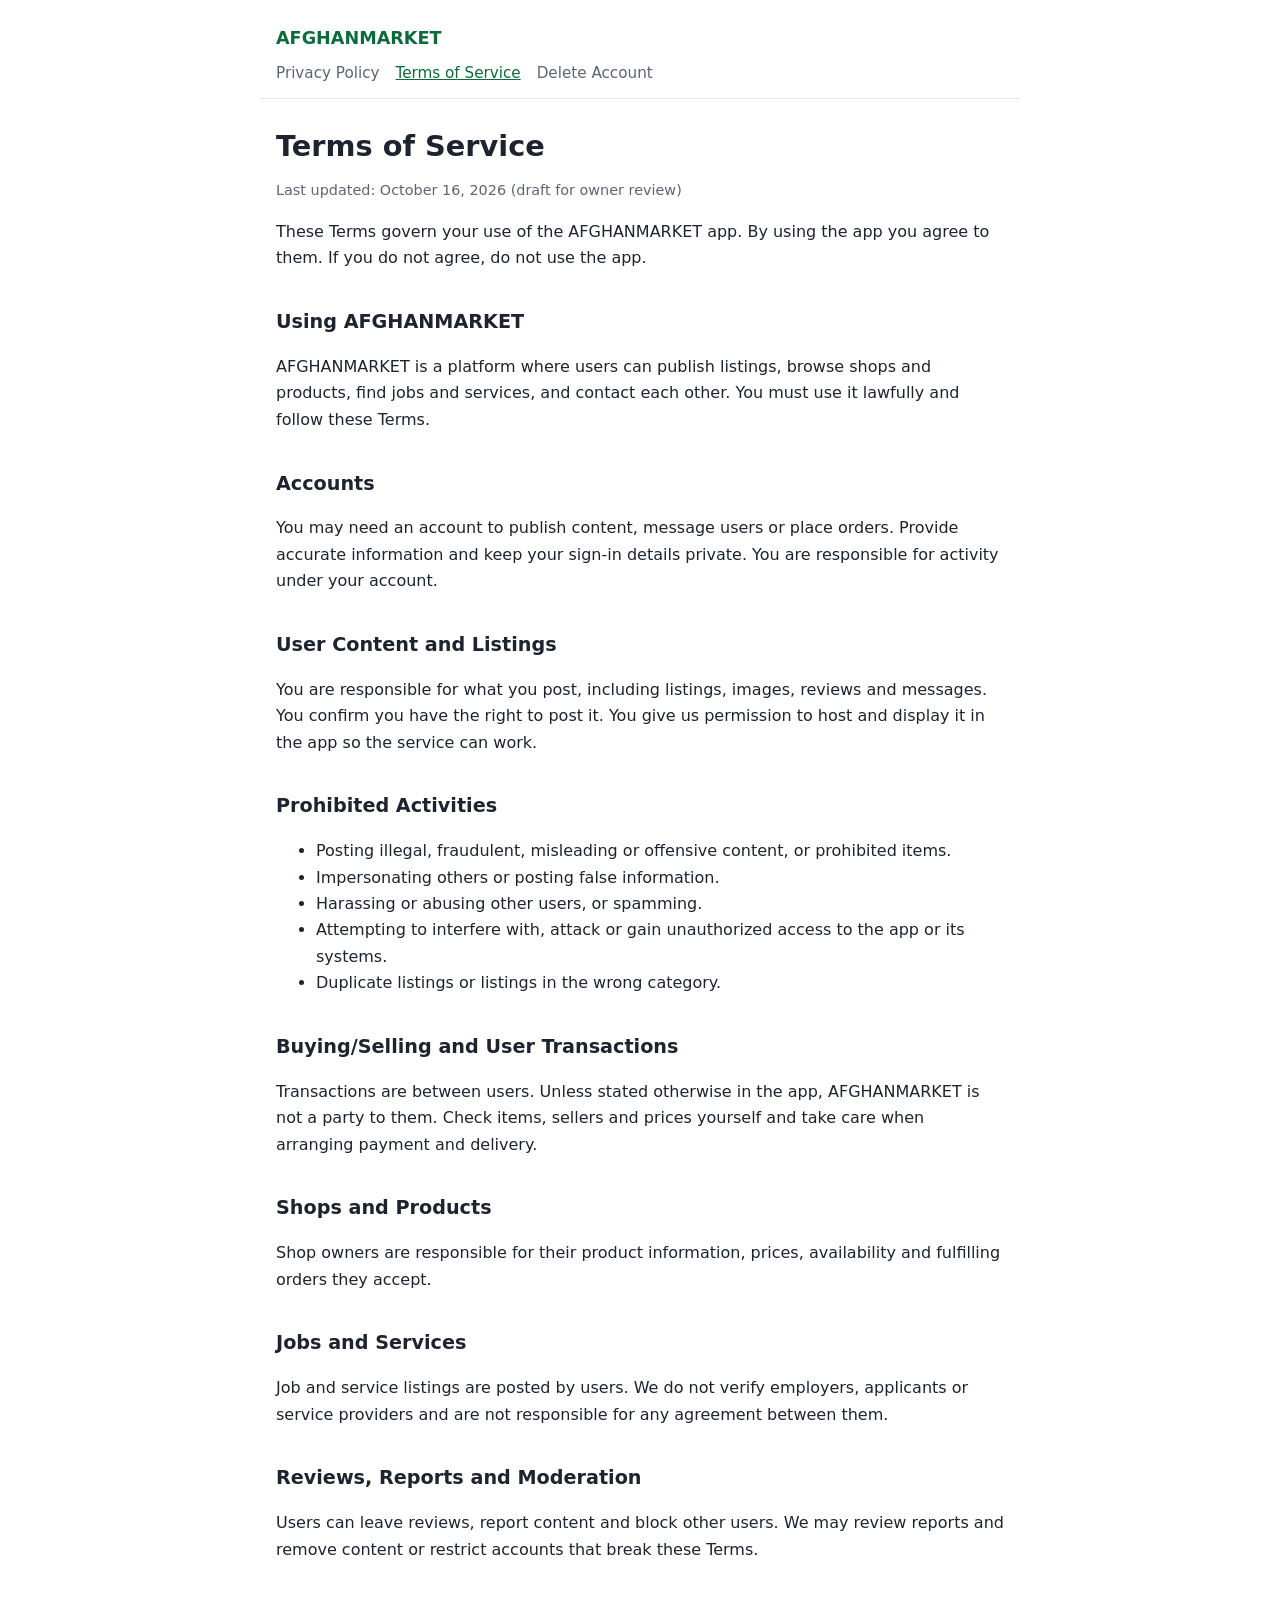
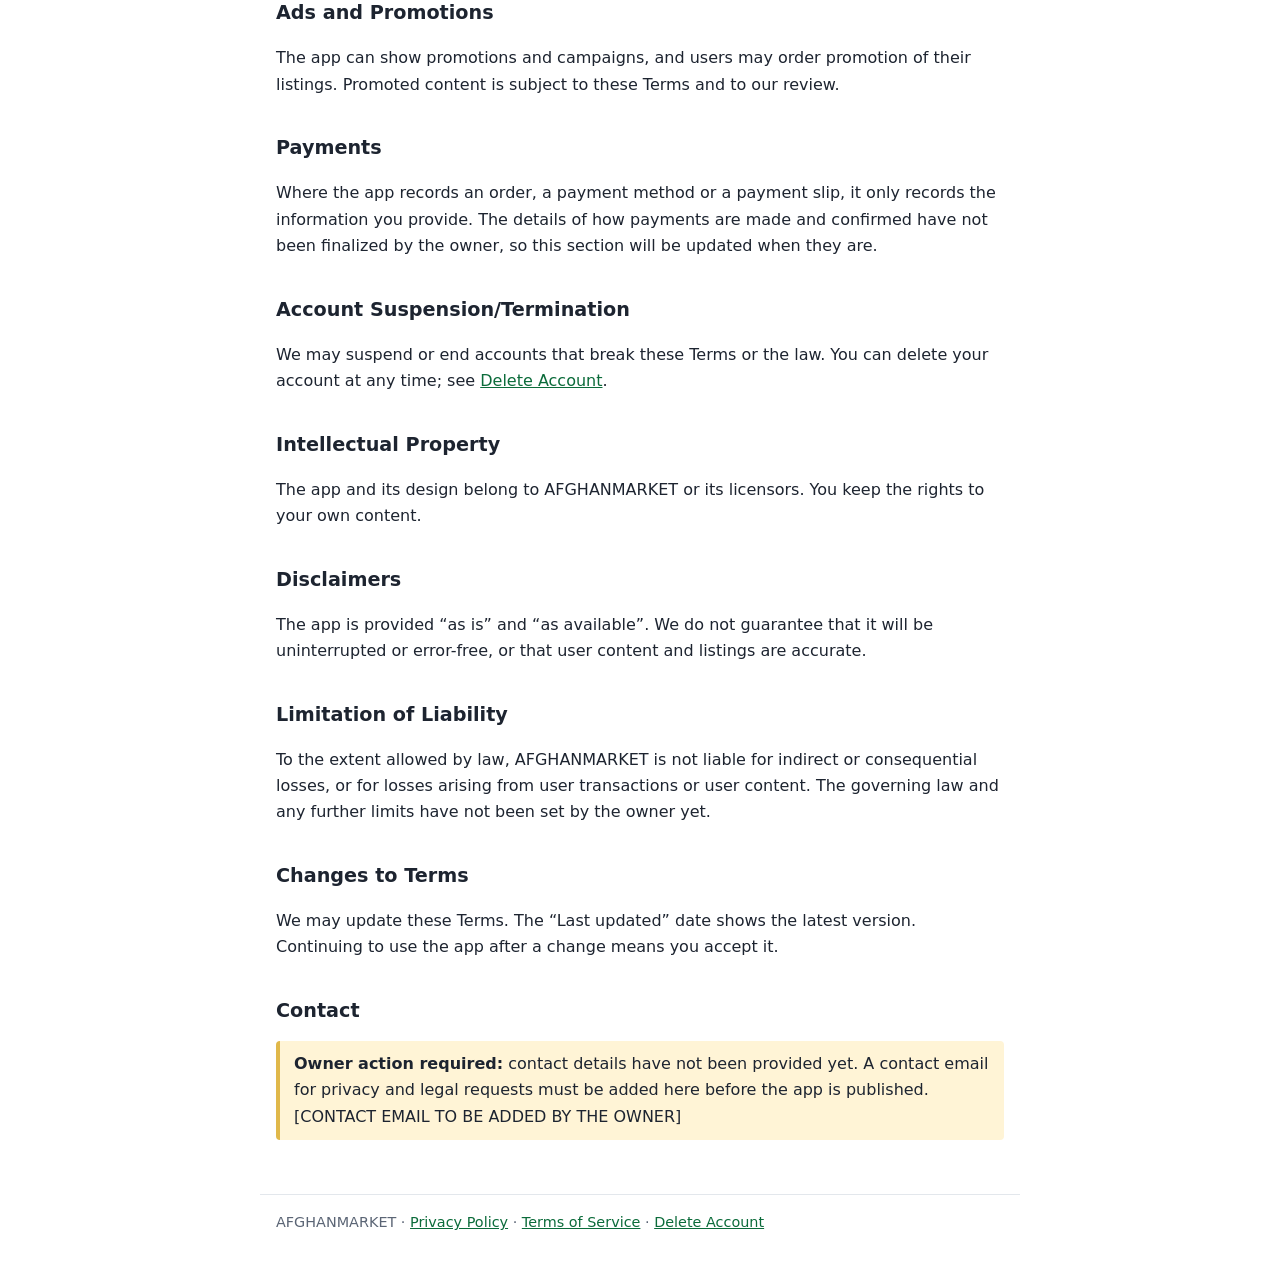
==== index.html @ 2f541eb8 "Add files via upload" ====
<!doctype html>
<html lang="en">
<head>
<meta charset="utf-8">
<meta name="viewport" content="width=device-width, initial-scale=1">
<title>Terms of Service – AFGHANMARKET</title>
<meta name="description" content="Terms of Service for the AFGHANMARKET app.">
<link rel="stylesheet" href="../styles.css">
</head>
<body>
<header><a class="brand" href="../">AFGHANMARKET</a><nav><a href="../privacy/">Privacy Policy</a><a href="../terms/" aria-current="page">Terms of Service</a><a href="../delete-account/">Delete Account</a></nav></header>
<main>
<h1>Terms of Service</h1>
<p class="meta">Last updated: October 16, 2026 (draft for owner review)</p>
<p>These Terms govern your use of the AFGHANMARKET app. By using the app you agree to them. If you do not agree, do not use the app.</p>

<h2>Using AFGHANMARKET</h2>
<p>AFGHANMARKET is a platform where users can publish listings, browse shops and products, find jobs and services, and contact each other. You must use it lawfully and follow these Terms.</p>

<h2>Accounts</h2>
<p>You may need an account to publish content, message users or place orders. Provide accurate information and keep your sign-in details private. You are responsible for activity under your account.</p>

<h2>User Content and Listings</h2>
<p>You are responsible for what you post, including listings, images, reviews and messages. You confirm you have the right to post it. You give us permission to host and display it in the app so the service can work.</p>

<h2>Prohibited Activities</h2>
<ul>
<li>Posting illegal, fraudulent, misleading or offensive content, or prohibited items.</li>
<li>Impersonating others or posting false information.</li>
<li>Harassing or abusing other users, or spamming.</li>
<li>Attempting to interfere with, attack or gain unauthorized access to the app or its systems.</li>
<li>Duplicate listings or listings in the wrong category.</li>
</ul>

<h2>Buying/Selling and User Transactions</h2>
<p>Transactions are between users. Unless stated otherwise in the app, AFGHANMARKET is not a party to them. Check items, sellers and prices yourself and take care when arranging payment and delivery.</p>

<h2>Shops and Products</h2>
<p>Shop owners are responsible for their product information, prices, availability and fulfilling orders they accept.</p>

<h2>Jobs and Services</h2>
<p>Job and service listings are posted by users. We do not verify employers, applicants or service providers and are not responsible for any agreement between them.</p>

<h2>Reviews, Reports and Moderation</h2>
<p>Users can leave reviews, report content and block other users. We may review reports and remove content or restrict accounts that break these Terms.</p>

<h2>Ads and Promotions</h2>
<p>The app can show promotions and campaigns, and users may order promotion of their listings. Promoted content is subject to these Terms and to our review.</p>

<h2>Payments</h2>
<p>Where the app records an order, a payment method or a payment slip, it only records the information you provide. The details of how payments are made and confirmed have not been finalized by the owner, so this section will be updated when they are.</p>

<h2>Account Suspension/Termination</h2>
<p>We may suspend or end accounts that break these Terms or the law. You can delete your account at any time; see <a href="../delete-account/">Delete Account</a>.</p>

<h2>Intellectual Property</h2>
<p>The app and its design belong to AFGHANMARKET or its licensors. You keep the rights to your own content.</p>

<h2>Disclaimers</h2>
<p>The app is provided &ldquo;as is&rdquo; and &ldquo;as available&rdquo;. We do not guarantee that it will be uninterrupted or error-free, or that user content and listings are accurate.</p>

<h2>Limitation of Liability</h2>
<p>To the extent allowed by law, AFGHANMARKET is not liable for indirect or consequential losses, or for losses arising from user transactions or user content. The governing law and any further limits have not been set by the owner yet.</p>

<h2>Changes to Terms</h2>
<p>We may update these Terms. The &ldquo;Last updated&rdquo; date shows the latest version. Continuing to use the app after a change means you accept it.</p>

<h2>Contact</h2>
<p class="todo"><strong>Owner action required:</strong> contact details have not been provided yet. A contact email for privacy and legal requests must be added here before the app is published. [CONTACT EMAIL TO BE ADDED BY THE OWNER]</p>
</main>
<footer>AFGHANMARKET &middot; <a href="../privacy/">Privacy Policy</a> &middot; <a href="../terms/">Terms of Service</a> &middot; <a href="../delete-account/">Delete Account</a></footer>
</body>
</html>
---- styles.css ----
:root{--bg:#fff;--fg:#1d2430;--muted:#5b6575;--accent:#0b6b3a;--line:#e3e7ec;--todo:#fff4d6;--todo-line:#e0b84a}
@media (prefers-color-scheme:dark){:root{--bg:#12161c;--fg:#e8ecf1;--muted:#9aa5b4;--accent:#5fd08f;--line:#2a313b;--todo:#3a3118;--todo-line:#a8842b}}
*{box-sizing:border-box}
body{margin:0;background:var(--bg);color:var(--fg);font:16px/1.65 system-ui,-apple-system,"Segoe UI",Roboto,sans-serif}
header,main,footer{max-width:760px;margin:0 auto;padding:0 16px}
header{padding-top:24px;padding-bottom:12px;border-bottom:1px solid var(--line)}
header a.brand{font-weight:700;font-size:1.1rem;color:var(--accent);text-decoration:none}
nav{margin-top:8px;display:flex;flex-wrap:wrap;gap:4px 16px;font-size:.95rem}
nav a{color:var(--muted);text-decoration:none}nav a:hover,nav a[aria-current]{color:var(--accent);text-decoration:underline}
main{padding-top:24px;padding-bottom:40px}
h1{font-size:1.8rem;line-height:1.25;margin:.2em 0 .3em}
h2{font-size:1.2rem;margin:1.8em 0 .4em}
p,li{overflow-wrap:anywhere}
a{color:var(--accent)}
.meta{color:var(--muted);font-size:.9rem}
.todo{background:var(--todo);border-left:4px solid var(--todo-line);padding:10px 14px;margin:14px 0;border-radius:4px}
.cards{display:grid;gap:12px;margin-top:20px}
.cards a{display:block;border:1px solid var(--line);border-radius:10px;padding:16px;text-decoration:none;color:var(--fg)}
.cards a strong{display:block;color:var(--accent)}
footer{border-top:1px solid var(--line);padding-top:16px;padding-bottom:32px;color:var(--muted);font-size:.9rem}
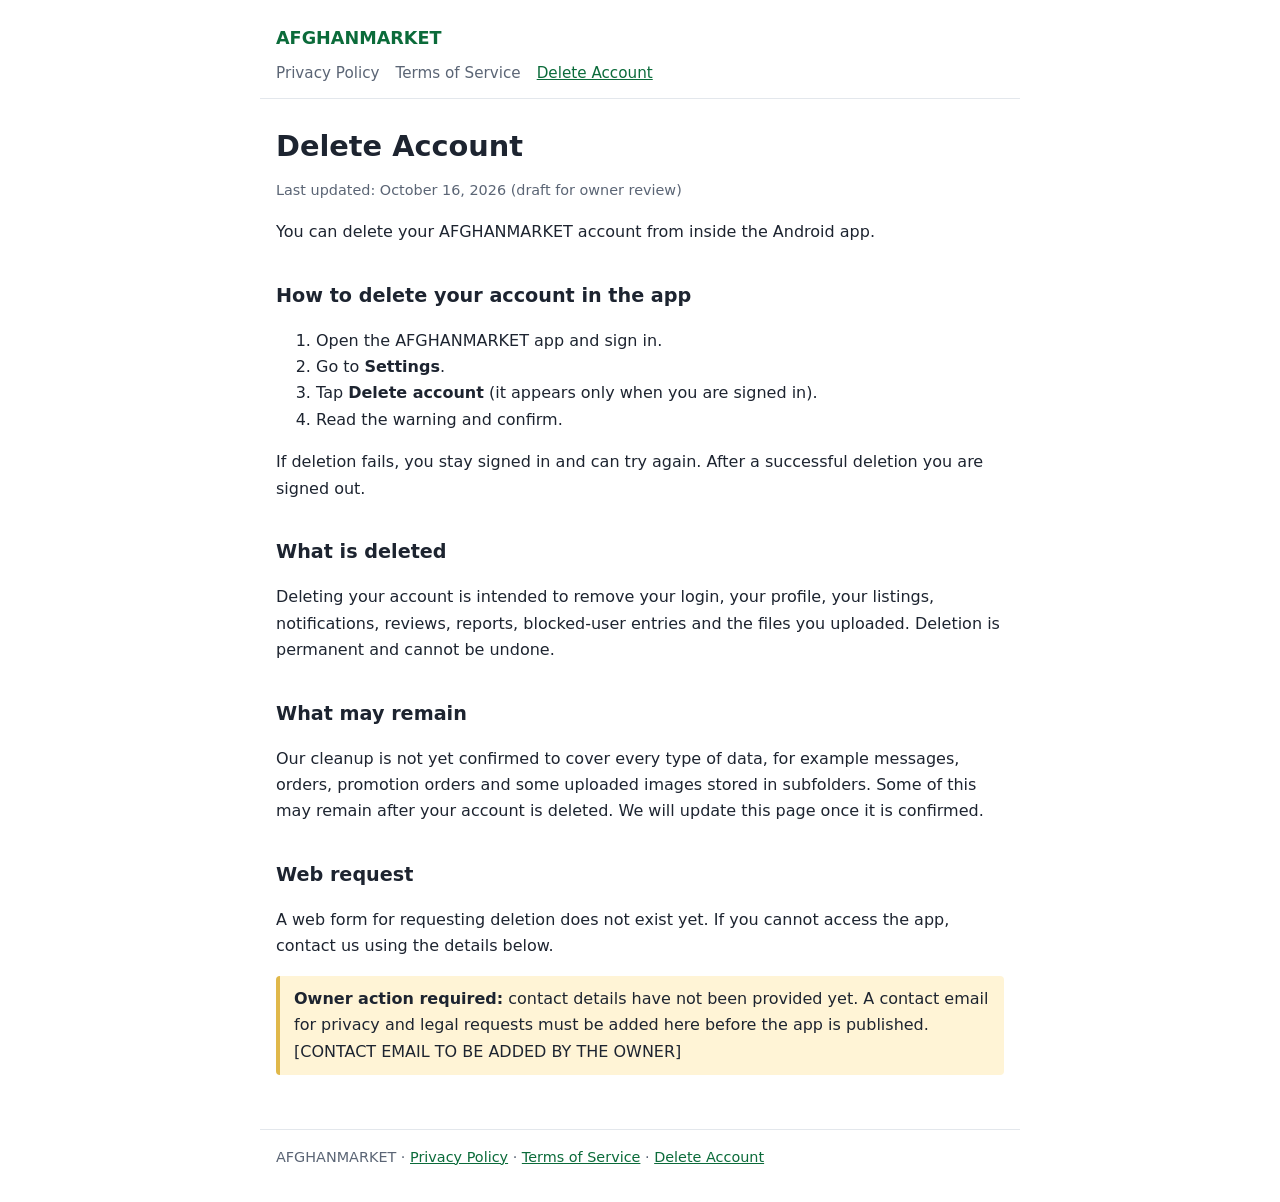
==== commit 83a35e0e: "Add files via upload" ====
--- a/index.html
+++ b/index.html
@@ -3,69 +3,34 @@
 <head>
 <meta charset="utf-8">
 <meta name="viewport" content="width=device-width, initial-scale=1">
-<title>Terms of Service – AFGHANMARKET</title>
-<meta name="description" content="Terms of Service for the AFGHANMARKET app.">
+<title>Delete Account – AFGHANMARKET</title>
+<meta name="description" content="Delete Account for the AFGHANMARKET app.">
 <link rel="stylesheet" href="../styles.css">
 </head>
 <body>
-<header><a class="brand" href="../">AFGHANMARKET</a><nav><a href="../privacy/">Privacy Policy</a><a href="../terms/" aria-current="page">Terms of Service</a><a href="../delete-account/">Delete Account</a></nav></header>
+<header><a class="brand" href="../">AFGHANMARKET</a><nav><a href="../privacy/">Privacy Policy</a><a href="../terms/">Terms of Service</a><a href="../delete-account/" aria-current="page">Delete Account</a></nav></header>
 <main>
-<h1>Terms of Service</h1>
+<h1>Delete Account</h1>
 <p class="meta">Last updated: October 16, 2026 (draft for owner review)</p>
-<p>These Terms govern your use of the AFGHANMARKET app. By using the app you agree to them. If you do not agree, do not use the app.</p>
+<p>You can delete your AFGHANMARKET account from inside the Android app.</p>
 
-<h2>Using AFGHANMARKET</h2>
-<p>AFGHANMARKET is a platform where users can publish listings, browse shops and products, find jobs and services, and contact each other. You must use it lawfully and follow these Terms.</p>
+<h2>How to delete your account in the app</h2>
+<ol>
+<li>Open the AFGHANMARKET app and sign in.</li>
+<li>Go to <strong>Settings</strong>.</li>
+<li>Tap <strong>Delete account</strong> (it appears only when you are signed in).</li>
+<li>Read the warning and confirm.</li>
+</ol>
+<p>If deletion fails, you stay signed in and can try again. After a successful deletion you are signed out.</p>
 
-<h2>Accounts</h2>
-<p>You may need an account to publish content, message users or place orders. Provide accurate information and keep your sign-in details private. You are responsible for activity under your account.</p>
+<h2>What is deleted</h2>
+<p>Deleting your account is intended to remove your login, your profile, your listings, notifications, reviews, reports, blocked-user entries and the files you uploaded. Deletion is permanent and cannot be undone.</p>
 
-<h2>User Content and Listings</h2>
-<p>You are responsible for what you post, including listings, images, reviews and messages. You confirm you have the right to post it. You give us permission to host and display it in the app so the service can work.</p>
+<h2>What may remain</h2>
+<p>Our cleanup is not yet confirmed to cover every type of data, for example messages, orders, promotion orders and some uploaded images stored in subfolders. Some of this may remain after your account is deleted. We will update this page once it is confirmed.</p>
 
-<h2>Prohibited Activities</h2>
-<ul>
-<li>Posting illegal, fraudulent, misleading or offensive content, or prohibited items.</li>
-<li>Impersonating others or posting false information.</li>
-<li>Harassing or abusing other users, or spamming.</li>
-<li>Attempting to interfere with, attack or gain unauthorized access to the app or its systems.</li>
-<li>Duplicate listings or listings in the wrong category.</li>
-</ul>
-
-<h2>Buying/Selling and User Transactions</h2>
-<p>Transactions are between users. Unless stated otherwise in the app, AFGHANMARKET is not a party to them. Check items, sellers and prices yourself and take care when arranging payment and delivery.</p>
-
-<h2>Shops and Products</h2>
-<p>Shop owners are responsible for their product information, prices, availability and fulfilling orders they accept.</p>
-
-<h2>Jobs and Services</h2>
-<p>Job and service listings are posted by users. We do not verify employers, applicants or service providers and are not responsible for any agreement between them.</p>
-
-<h2>Reviews, Reports and Moderation</h2>
-<p>Users can leave reviews, report content and block other users. We may review reports and remove content or restrict accounts that break these Terms.</p>
-
-<h2>Ads and Promotions</h2>
-<p>The app can show promotions and campaigns, and users may order promotion of their listings. Promoted content is subject to these Terms and to our review.</p>
-
-<h2>Payments</h2>
-<p>Where the app records an order, a payment method or a payment slip, it only records the information you provide. The details of how payments are made and confirmed have not been finalized by the owner, so this section will be updated when they are.</p>
-
-<h2>Account Suspension/Termination</h2>
-<p>We may suspend or end accounts that break these Terms or the law. You can delete your account at any time; see <a href="../delete-account/">Delete Account</a>.</p>
-
-<h2>Intellectual Property</h2>
-<p>The app and its design belong to AFGHANMARKET or its licensors. You keep the rights to your own content.</p>
-
-<h2>Disclaimers</h2>
-<p>The app is provided &ldquo;as is&rdquo; and &ldquo;as available&rdquo;. We do not guarantee that it will be uninterrupted or error-free, or that user content and listings are accurate.</p>
-
-<h2>Limitation of Liability</h2>
-<p>To the extent allowed by law, AFGHANMARKET is not liable for indirect or consequential losses, or for losses arising from user transactions or user content. The governing law and any further limits have not been set by the owner yet.</p>
-
-<h2>Changes to Terms</h2>
-<p>We may update these Terms. The &ldquo;Last updated&rdquo; date shows the latest version. Continuing to use the app after a change means you accept it.</p>
-
-<h2>Contact</h2>
+<h2>Web request</h2>
+<p>A web form for requesting deletion does not exist yet. If you cannot access the app, contact us using the details below.</p>
 <p class="todo"><strong>Owner action required:</strong> contact details have not been provided yet. A contact email for privacy and legal requests must be added here before the app is published. [CONTACT EMAIL TO BE ADDED BY THE OWNER]</p>
 </main>
 <footer>AFGHANMARKET &middot; <a href="../privacy/">Privacy Policy</a> &middot; <a href="../terms/">Terms of Service</a> &middot; <a href="../delete-account/">Delete Account</a></footer>
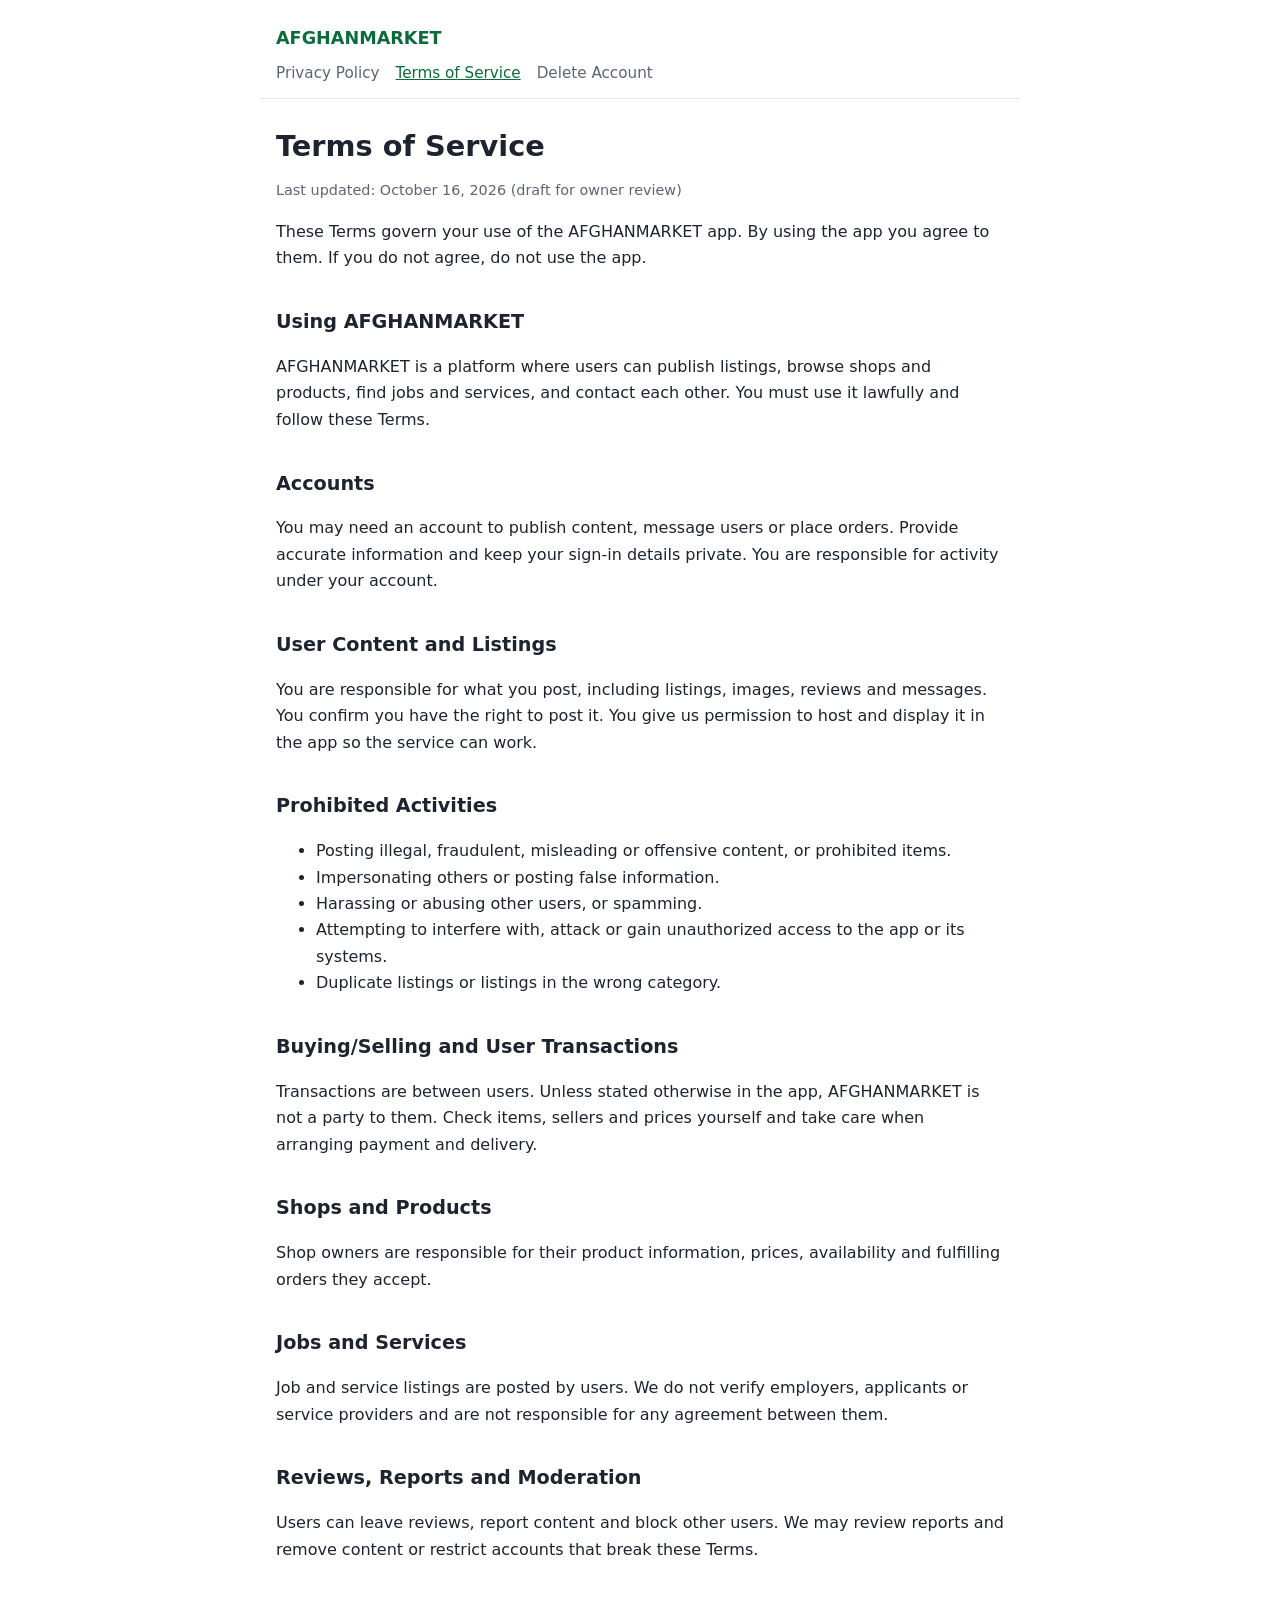
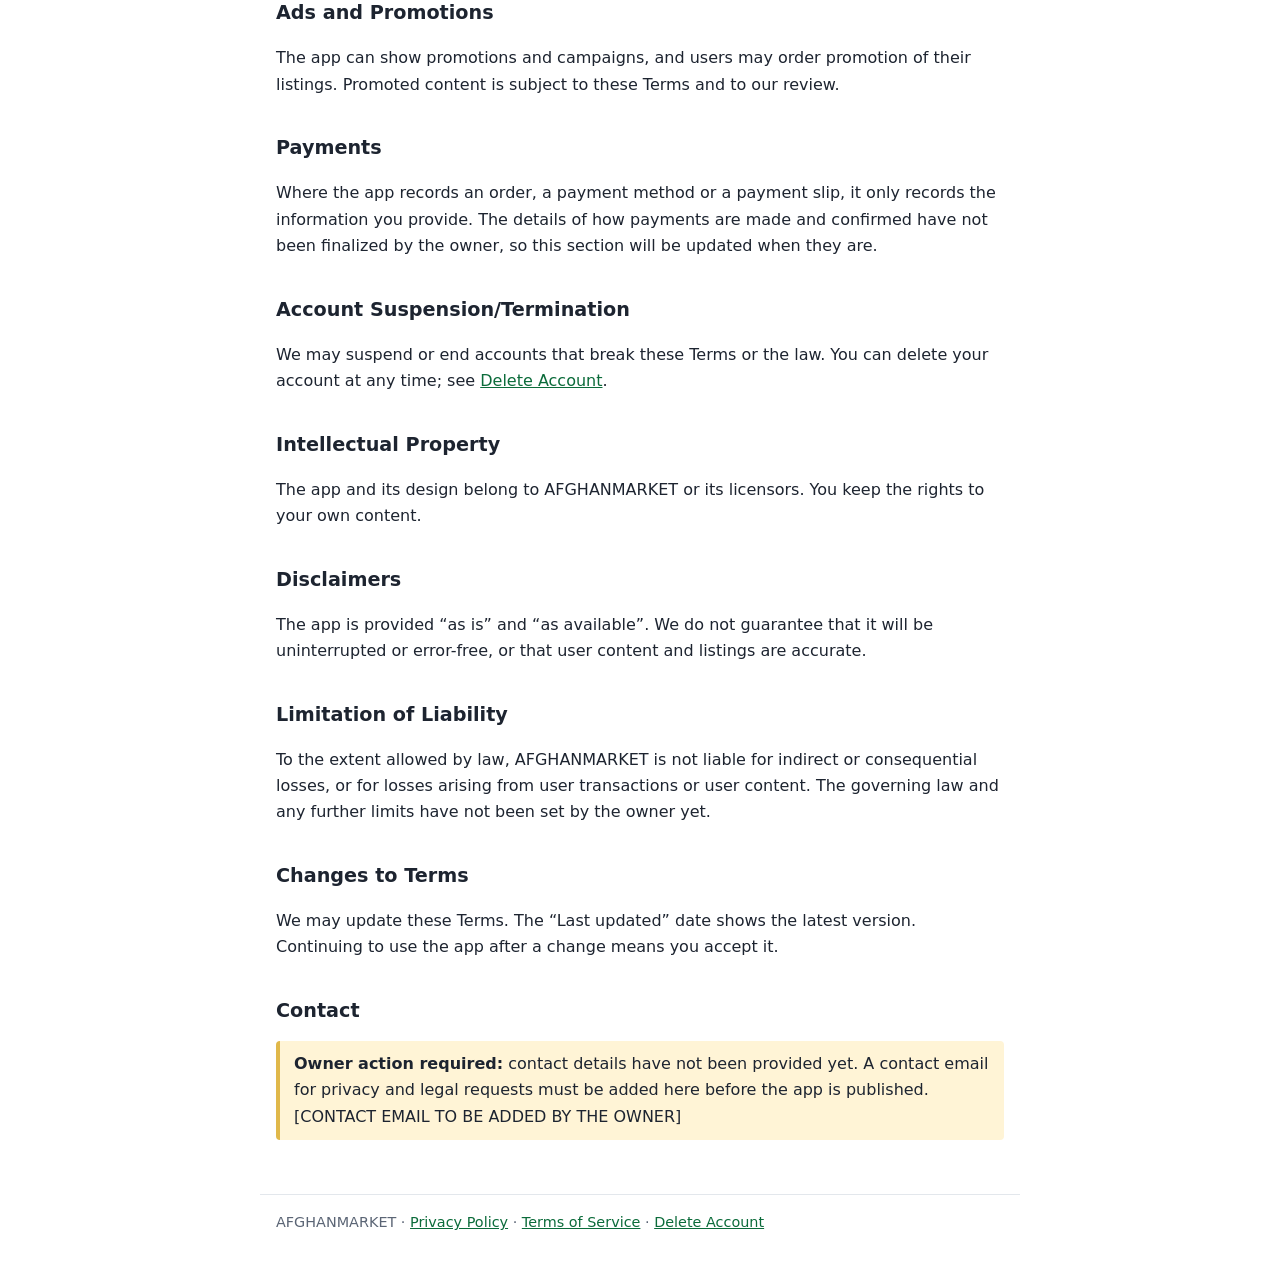
==== commit c0f39c67: "Add files via upload" ====
--- a/index.html
+++ b/index.html
@@ -3,34 +3,69 @@
 <head>
 <meta charset="utf-8">
 <meta name="viewport" content="width=device-width, initial-scale=1">
-<title>Delete Account – AFGHANMARKET</title>
-<meta name="description" content="Delete Account for the AFGHANMARKET app.">
+<title>Terms of Service – AFGHANMARKET</title>
+<meta name="description" content="Terms of Service for the AFGHANMARKET app.">
 <link rel="stylesheet" href="../styles.css">
 </head>
 <body>
-<header><a class="brand" href="../">AFGHANMARKET</a><nav><a href="../privacy/">Privacy Policy</a><a href="../terms/">Terms of Service</a><a href="../delete-account/" aria-current="page">Delete Account</a></nav></header>
+<header><a class="brand" href="../">AFGHANMARKET</a><nav><a href="../privacy/">Privacy Policy</a><a href="../terms/" aria-current="page">Terms of Service</a><a href="../delete-account/">Delete Account</a></nav></header>
 <main>
-<h1>Delete Account</h1>
+<h1>Terms of Service</h1>
 <p class="meta">Last updated: October 16, 2026 (draft for owner review)</p>
-<p>You can delete your AFGHANMARKET account from inside the Android app.</p>
+<p>These Terms govern your use of the AFGHANMARKET app. By using the app you agree to them. If you do not agree, do not use the app.</p>
 
-<h2>How to delete your account in the app</h2>
-<ol>
-<li>Open the AFGHANMARKET app and sign in.</li>
-<li>Go to <strong>Settings</strong>.</li>
-<li>Tap <strong>Delete account</strong> (it appears only when you are signed in).</li>
-<li>Read the warning and confirm.</li>
-</ol>
-<p>If deletion fails, you stay signed in and can try again. After a successful deletion you are signed out.</p>
+<h2>Using AFGHANMARKET</h2>
+<p>AFGHANMARKET is a platform where users can publish listings, browse shops and products, find jobs and services, and contact each other. You must use it lawfully and follow these Terms.</p>
 
-<h2>What is deleted</h2>
-<p>Deleting your account is intended to remove your login, your profile, your listings, notifications, reviews, reports, blocked-user entries and the files you uploaded. Deletion is permanent and cannot be undone.</p>
+<h2>Accounts</h2>
+<p>You may need an account to publish content, message users or place orders. Provide accurate information and keep your sign-in details private. You are responsible for activity under your account.</p>
 
-<h2>What may remain</h2>
-<p>Our cleanup is not yet confirmed to cover every type of data, for example messages, orders, promotion orders and some uploaded images stored in subfolders. Some of this may remain after your account is deleted. We will update this page once it is confirmed.</p>
+<h2>User Content and Listings</h2>
+<p>You are responsible for what you post, including listings, images, reviews and messages. You confirm you have the right to post it. You give us permission to host and display it in the app so the service can work.</p>
 
-<h2>Web request</h2>
-<p>A web form for requesting deletion does not exist yet. If you cannot access the app, contact us using the details below.</p>
+<h2>Prohibited Activities</h2>
+<ul>
+<li>Posting illegal, fraudulent, misleading or offensive content, or prohibited items.</li>
+<li>Impersonating others or posting false information.</li>
+<li>Harassing or abusing other users, or spamming.</li>
+<li>Attempting to interfere with, attack or gain unauthorized access to the app or its systems.</li>
+<li>Duplicate listings or listings in the wrong category.</li>
+</ul>
+
+<h2>Buying/Selling and User Transactions</h2>
+<p>Transactions are between users. Unless stated otherwise in the app, AFGHANMARKET is not a party to them. Check items, sellers and prices yourself and take care when arranging payment and delivery.</p>
+
+<h2>Shops and Products</h2>
+<p>Shop owners are responsible for their product information, prices, availability and fulfilling orders they accept.</p>
+
+<h2>Jobs and Services</h2>
+<p>Job and service listings are posted by users. We do not verify employers, applicants or service providers and are not responsible for any agreement between them.</p>
+
+<h2>Reviews, Reports and Moderation</h2>
+<p>Users can leave reviews, report content and block other users. We may review reports and remove content or restrict accounts that break these Terms.</p>
+
+<h2>Ads and Promotions</h2>
+<p>The app can show promotions and campaigns, and users may order promotion of their listings. Promoted content is subject to these Terms and to our review.</p>
+
+<h2>Payments</h2>
+<p>Where the app records an order, a payment method or a payment slip, it only records the information you provide. The details of how payments are made and confirmed have not been finalized by the owner, so this section will be updated when they are.</p>
+
+<h2>Account Suspension/Termination</h2>
+<p>We may suspend or end accounts that break these Terms or the law. You can delete your account at any time; see <a href="../delete-account/">Delete Account</a>.</p>
+
+<h2>Intellectual Property</h2>
+<p>The app and its design belong to AFGHANMARKET or its licensors. You keep the rights to your own content.</p>
+
+<h2>Disclaimers</h2>
+<p>The app is provided &ldquo;as is&rdquo; and &ldquo;as available&rdquo;. We do not guarantee that it will be uninterrupted or error-free, or that user content and listings are accurate.</p>
+
+<h2>Limitation of Liability</h2>
+<p>To the extent allowed by law, AFGHANMARKET is not liable for indirect or consequential losses, or for losses arising from user transactions or user content. The governing law and any further limits have not been set by the owner yet.</p>
+
+<h2>Changes to Terms</h2>
+<p>We may update these Terms. The &ldquo;Last updated&rdquo; date shows the latest version. Continuing to use the app after a change means you accept it.</p>
+
+<h2>Contact</h2>
 <p class="todo"><strong>Owner action required:</strong> contact details have not been provided yet. A contact email for privacy and legal requests must be added here before the app is published. [CONTACT EMAIL TO BE ADDED BY THE OWNER]</p>
 </main>
 <footer>AFGHANMARKET &middot; <a href="../privacy/">Privacy Policy</a> &middot; <a href="../terms/">Terms of Service</a> &middot; <a href="../delete-account/">Delete Account</a></footer>
